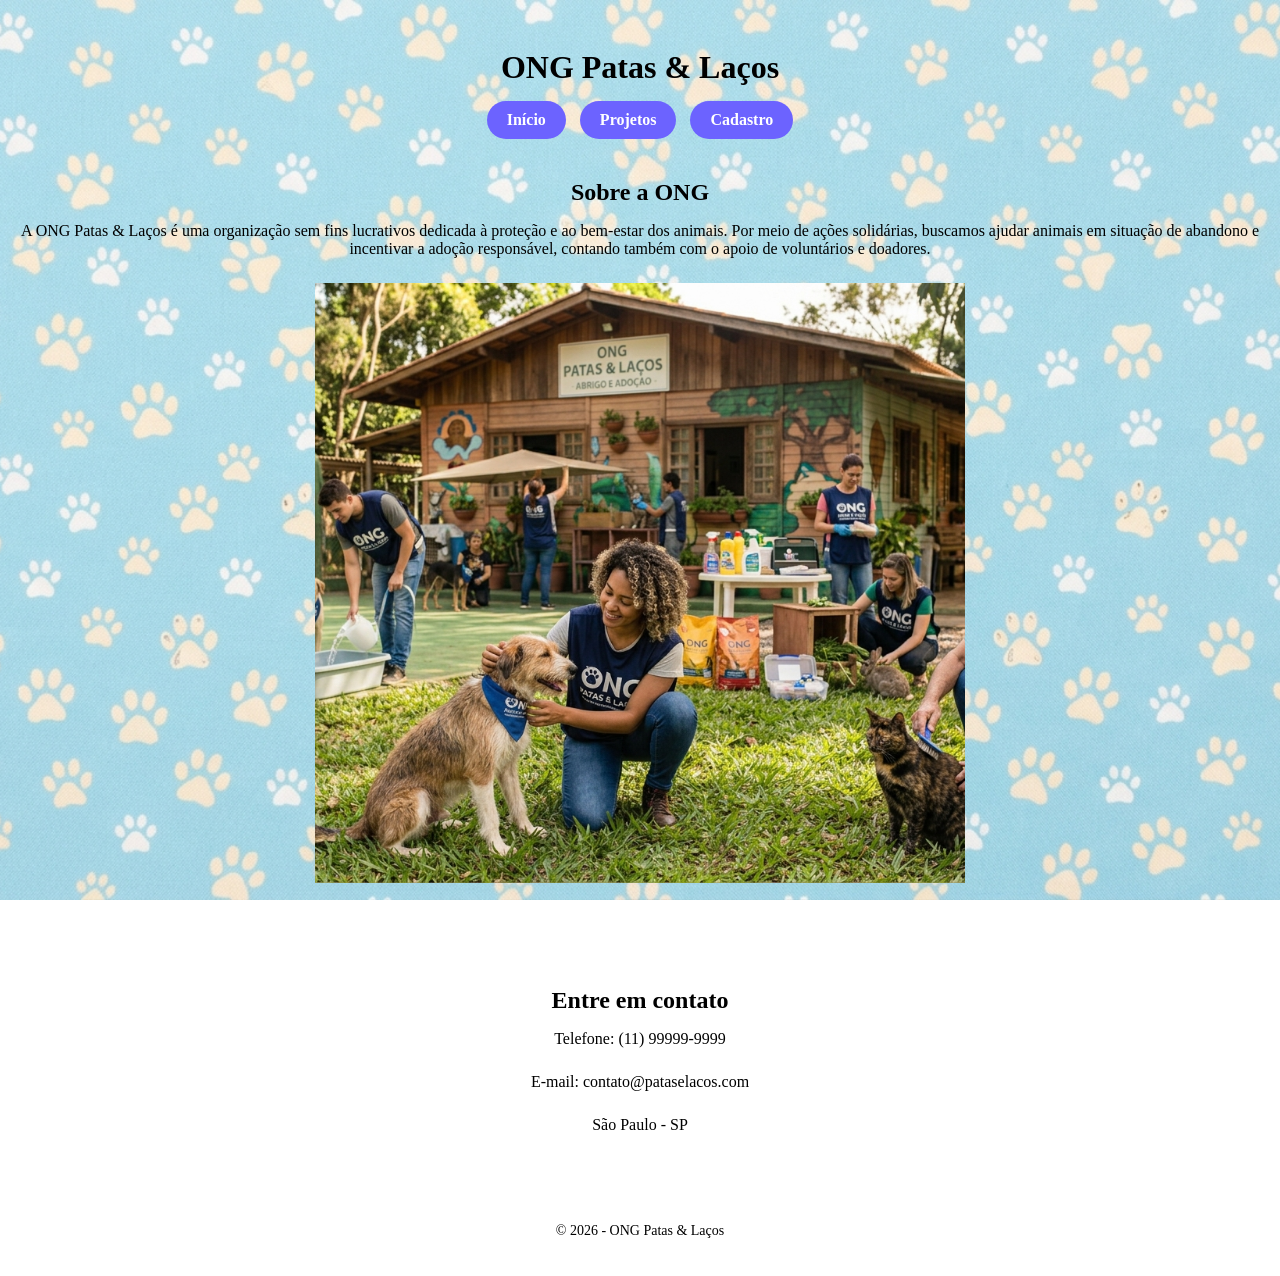
==== index.html @ ab4895ef "Projeto inicial ONG Patas & Laços" ====
<!DOCTYPE html>
<html lang="pt-BR">
<head>
    <meta charset="UTF-8">
    <meta name="viewport" content="width=device-width, initial-scale=1.0">
    <title>ONG Patas & Laços</title>
    <link rel="stylesheet" href="style.css">
</head>
<body>
    <header>
        <h1>ONG Patas & Laços</h1>
        <nav>
            <a href="index.html">Início</a>
            <a href="projetos.html">Projetos</a>
            <a href="cadastro.html">Cadastro</a>
        </nav>
    </header>
    <main>
        <section>
            <h2>Sobre a ONG</h2>
            <p>
                A ONG Patas & Laços é uma organização sem fins lucrativos dedicada à proteção e 
                ao bem-estar dos animais. Por meio de ações solidárias, buscamos ajudar animais 
                em situação de abandono e incentivar a adoção responsável, contando também com o 
                apoio de voluntários e doadores.
            </p>
            <img src="ImgONG.jpg" alt="Voluntários realizando uma ação de proteção aos animais">
        </section>
        <section class="contato">
            <h2>Entre em contato</h2>
            <p>Telefone: (11) 99999-9999</p>
            <p>E-mail: contato@pataselacos.com</p>
            <p>São Paulo - SP</p>
        </section>
    </main>
    <footer>
        <p>&copy; 2026 - ONG Patas & Laços</p>
    </footer>
</body>
</html>
---- style.css ----
body {
    text-align: center;
    background-image: url("fundo.jpg");
    background-size: cover;
    background-position: center;
    background-attachment: fixed;
}

header {
    padding: 20px;
}

header h1 {
    margin-bottom: 15px;
}

nav a {
    text-decoration: none;
    margin: 0 5px;
    padding: 10px 20px;
    background-color: #6c63ff;
    color: white;
    border-radius: 20px;
    font-weight: bold;
    display: inline-block;
}

nav a:hover {
    background-color: #574fd6;
}

.contato {
    text-align: center;
    margin-top: 100px;
}

form {
    width: 400px;
    margin: auto;
    display: flex;
    flex-direction: column;
    gap: 10px;
}

form input,
form select,
form textarea {
    padding: 10px;
    border: 1px solid #aaa;
    border-radius: 5px;
    font-size: 16px;
}

form button {
    padding: 12px;
    border: none;
    border-radius: 5px;
    background-color: #6c63ff;
    color: white;
    font-size: 16px;
    cursor: pointer;
}

form button:hover {
    background-color: #574fd6;
}

form label {
    text-align: left;
    font-weight: bold;
}

form input:focus,
form select:focus,
form textarea:focus {
    outline: 2px solid #6c63ff;
}

section h2 {
    margin-bottom: 10px;
}

section > p {
    margin-bottom: 25px;
}

footer {
    margin-top: 60px;
    padding: 15px;
    text-align: center;
    font-size: 14px;
}

section img {
    width: 650px;
    height: 600px;
    object-fit: cover;
}
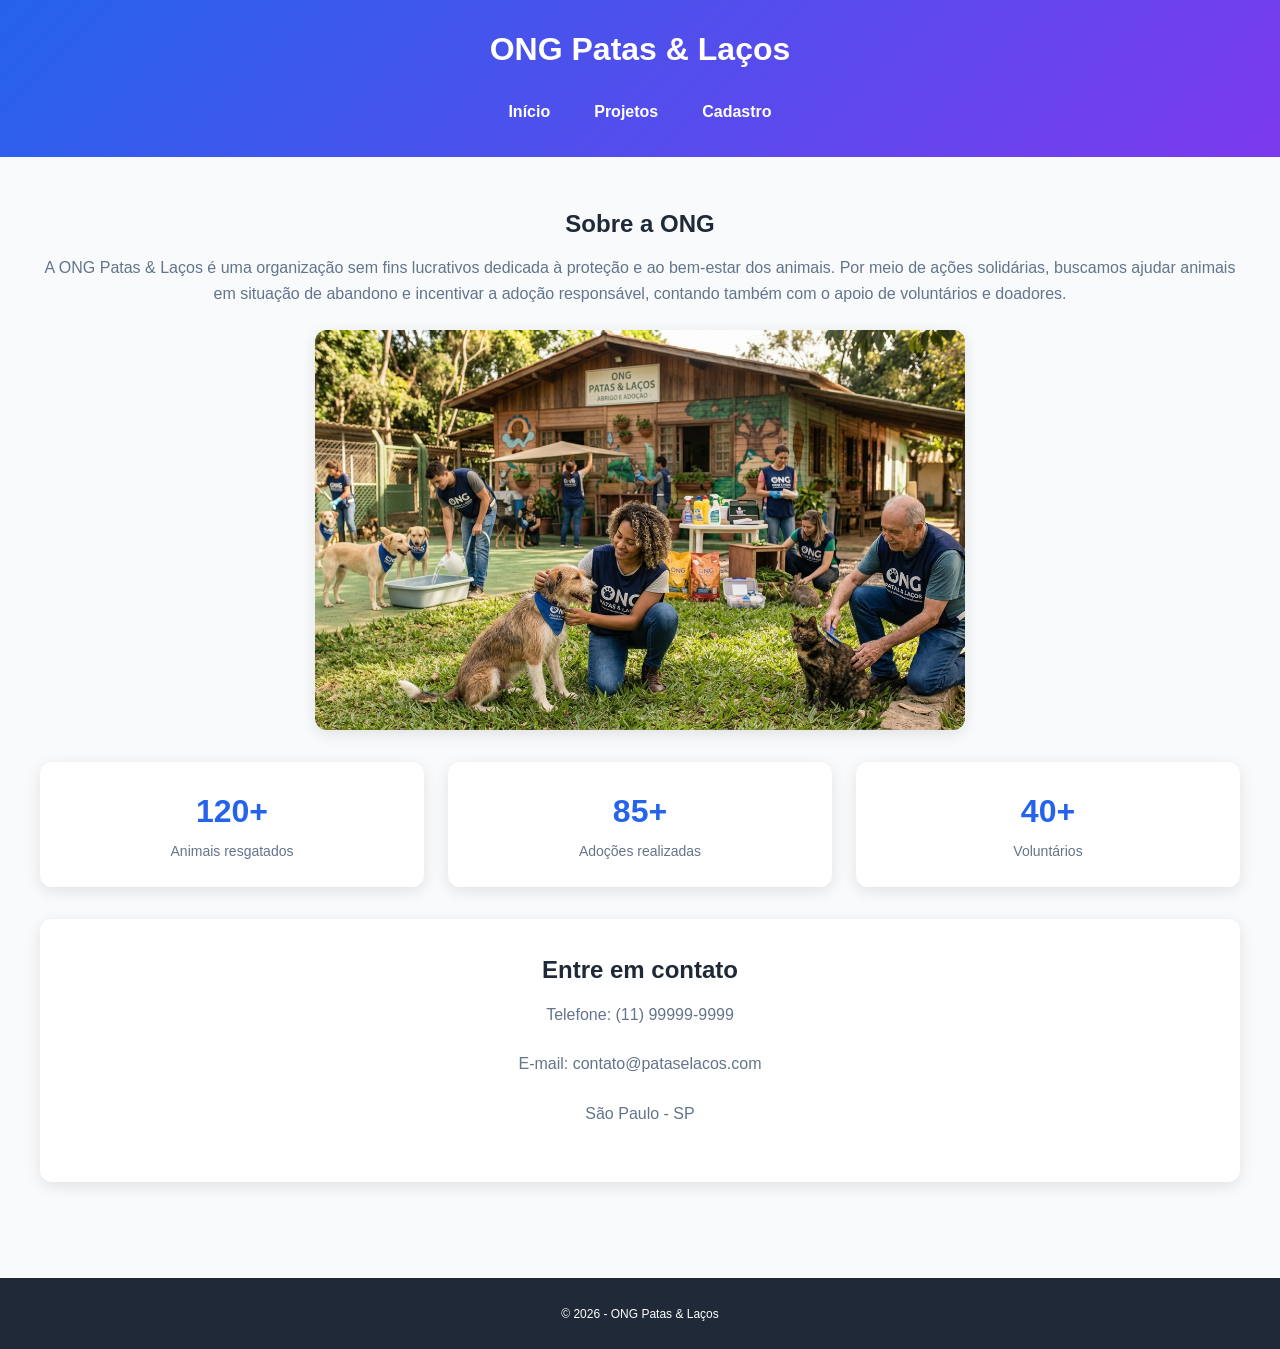
==== commit ea13ea1c: "Finaliza projeto com CSS3 avançado" ====
--- a/index.html
+++ b/index.html
@@ -24,17 +24,41 @@
                 em situação de abandono e incentivar a adoção responsável, contando também com o 
                 apoio de voluntários e doadores.
             </p>
+
             <img src="ImgONG.jpg" alt="Voluntários realizando uma ação de proteção aos animais">
+
+            <div class="indicadores">
+
+    <div class="indicador">
+        <strong>120+</strong>
+        <span>Animais resgatados</span>
+    </div>
+
+    <div class="indicador">
+        <strong>85+</strong>
+        <span>Adoções realizadas</span>
+    </div>
+
+    <div class="indicador">
+        <strong>40+</strong>
+        <span>Voluntários</span>
+    </div>
+
+    </div>
         </section>
+
         <section class="contato">
             <h2>Entre em contato</h2>
             <p>Telefone: (11) 99999-9999</p>
             <p>E-mail: contato@pataselacos.com</p>
             <p>São Paulo - SP</p>
         </section>
+
     </main>
+
     <footer>
-        <p>&copy; 2026 - ONG Patas & Laços</p>
+        <p><small>&copy; 2026 - ONG Patas & Laços</small></p>
     </footer>
+
 </body>
 </html>
--- a/style.css
+++ b/style.css
@@ -1,98 +1,494 @@
+:root {
+    /* Cores */
+    --cor-primaria: #2563eb;
+    --cor-primaria-dark: #1e40af;
+    --cor-secundaria: #7c3aed;
+    --cor-acento: #f59e0b;
+    --cor-sucesso: #16a34a;
+    --cor-fundo-sucesso: #dcfce7;
+    --cor-erro: #dc2626;
+    --cor-texto: #1f2937;
+    --cor-texto-claro: #64748b;
+    --cor-fundo: #f8fafc;
+    --cor-branco: #ffffff;
+    --cor-borda: #cbd5e1;
+
+    /* Tipografia */
+    --fonte-xs: 0.75rem;
+    --fonte-sm: 0.875rem;
+    --fonte-md: 1rem;
+    --fonte-lg: 1.5rem;
+    --fonte-xl: 2rem;
+
+    /* Espaçamentos */
+    --espaco-1: 0.25rem;
+    --espaco-2: 0.5rem;
+    --espaco-3: 0.75rem;
+    --espaco-4: 1rem;
+    --espaco-5: 1.5rem;
+    --espaco-6: 2rem;
+    --espaco-7: 3rem;
+
+    /* Outros */
+    --raio: 12px;
+    --sombra: 0 4px 15px rgba(0, 0, 0, 0.10);
+}
+
+/* RESET */
+
+* {
+    box-sizing: border-box;
+    margin: 0;
+    padding: 0;
+}
+
+html {
+    scroll-behavior: smooth;
+}
+
 body {
-    text-align: center;
-    background-image: url("fundo.jpg");
-    background-size: cover;
-    background-position: center;
-    background-attachment: fixed;
-}
+    font-family: Arial, sans-serif;
+    color: var(--cor-texto);
+    background-color: var(--cor-fundo);
+    line-height: 1.6;
+}
+
+/* HEADER */
 
 header {
-    padding: 20px;
+    background: linear-gradient(
+        135deg,
+        var(--cor-primaria),
+        var(--cor-secundaria)
+    );
+
+    color: var(--cor-branco);
+    padding: var(--espaco-5);
+    text-align: center;
 }
 
 header h1 {
-    margin-bottom: 15px;
+    font-size: var(--fonte-xl);
+    margin-bottom: var(--espaco-4);
+}
+
+/* NAVEGAÇÃO */
+
+nav {
+    display: flex;
+    justify-content: center;
+    align-items: center;
+    gap: var(--espaco-3);
+    flex-wrap: wrap;
 }
 
 nav a {
     text-decoration: none;
-    margin: 0 5px;
-    padding: 10px 20px;
-    background-color: #6c63ff;
-    color: white;
+    color: var(--cor-branco);
+    padding: var(--espaco-2) var(--espaco-4);
     border-radius: 20px;
     font-weight: bold;
-    display: inline-block;
+
+    transition:
+        background-color 0.3s ease,
+        transform 0.3s ease;
 }
 
 nav a:hover {
-    background-color: #574fd6;
-}
-
-.contato {
-    text-align: center;
-    margin-top: 100px;
-}
-
-form {
-    width: 400px;
-    margin: auto;
+    background-color: rgba(255, 255, 255, 0.20);
+    transform: translateY(-2px);
+}
+
+nav a:focus-visible {
+    outline: 3px solid var(--cor-acento);
+    outline-offset: 3px;
+}
+
+/* GRID PRINCIPAL */
+
+main {
+    width: min(100% - 2rem, 1200px);
+    margin-inline: auto;
+
+    display: grid;
+    grid-template-columns: repeat(12, 1fr);
+
+    gap: var(--espaco-6);
+    padding: var(--espaco-7) 0;
+}
+
+section {
+    grid-column: 1 / -1;
+}
+
+/* TÍTULOS */
+
+h2 {
+    font-size: var(--fonte-lg);
+    margin-bottom: var(--espaco-3);
+    text-align: center;
+}
+
+h3 {
+    font-size: var(--fonte-md);
+}
+
+section > p {
+    margin-bottom: var(--espaco-5);
+    color: var(--cor-texto-claro);
+    text-align: center;
+}
+
+/* IMG */
+
+section img {
+    display: block;
+
+    width: 100%;
+    max-width: 650px;
+    height: 400px;
+
+    object-fit: cover;
+
+    margin: var(--espaco-5) auto;
+
+    border-radius: var(--raio);
+    box-shadow: var(--sombra);
+}
+
+/* IMG CARDS */
+
+.projetos article img {
+    max-width: 100%;
+    height: 220px;
+    margin: var(--espaco-3) 0;
+    object-fit: cover;
+}
+
+/* CARDS */
+
+article {
     display: flex;
     flex-direction: column;
-    gap: 10px;
+    gap: var(--espaco-3);
+
+    padding: var(--espaco-5);
+
+    background-color: var(--cor-branco);
+
+    border-radius: var(--raio);
+
+    box-shadow: var(--sombra);
+
+    transition:
+        transform 0.3s ease,
+        box-shadow 0.3s ease;
+}
+
+article:hover {
+    transform: translateY(-5px);
+
+    box-shadow:
+        0 8px 25px rgba(0, 0, 0, 0.15);
+}
+
+article::before {
+    content: "";
+
+    display: block;
+
+    width: 50px;
+    height: 4px;
+
+    background-color: var(--cor-secundaria);
+
+    border-radius: 10px;
+}
+
+/* FORMULÁRIO */
+
+form {
+    width: 100%;
+    max-width: 700px;
+
+    margin: 0 auto;
+
+    display: flex;
+    flex-direction: column;
+
+    gap: var(--espaco-4);
+}
+
+fieldset {
+    display: flex;
+    flex-direction: column;
+
+    gap: var(--espaco-3);
+
+    padding: var(--espaco-5);
+    margin-bottom: var(--espaco-4);
+
+    border: 1px solid var(--cor-borda);
+
+    border-radius: var(--raio);
+
+    background-color: var(--cor-branco);
+}
+
+legend {
+    padding: 0 var(--espaco-2);
+
+    font-weight: bold;
+
+    color: var(--cor-primaria);
+}
+
+form label {
+    font-weight: bold;
+    text-align: left;
 }
 
 form input,
 form select,
 form textarea {
-    padding: 10px;
-    border: 1px solid #aaa;
-    border-radius: 5px;
-    font-size: 16px;
-}
-
-form button {
-    padding: 12px;
-    border: none;
-    border-radius: 5px;
-    background-color: #6c63ff;
-    color: white;
-    font-size: 16px;
-    cursor: pointer;
-}
-
-form button:hover {
-    background-color: #574fd6;
-}
-
-form label {
-    text-align: left;
-    font-weight: bold;
+    width: 100%;
+
+    padding: var(--espaco-3);
+
+    border: 2px solid var(--cor-borda);
+
+    border-radius: 8px;
+
+    font-size: var(--fonte-md);
+    font-family: inherit;
 }
 
 form input:focus,
 form select:focus,
 form textarea:focus {
-    outline: 2px solid #6c63ff;
-}
-
-section h2 {
-    margin-bottom: 10px;
-}
-
-section > p {
-    margin-bottom: 25px;
-}
+    outline: none;
+
+    border-color: var(--cor-primaria);
+
+    box-shadow: 0 0 0 3px rgba(37, 99, 235, 0.20);
+}
+
+form input:hover,
+form select:hover,
+form textarea:hover {
+    border-color: var(--cor-secundaria);
+}
+
+/* VALIDAÇÃO */
+
+input:valid,
+select:valid {
+    border-color: var(--cor-sucesso);
+}
+
+/* BOTÃO */
+
+form button {
+    padding: var(--espaco-3) var(--espaco-6);
+
+    border: none;
+
+    border-radius: 8px;
+
+    background-color: var(--cor-primaria);
+
+    color: var(--cor-branco);
+
+    font-size: var(--fonte-md);
+    font-weight: bold;
+
+    cursor: pointer;
+
+    transition:
+        background-color 0.3s ease,
+        transform 0.3s ease;
+}
+
+form button:hover {
+    background-color: var(--cor-primaria-dark);
+    transform: translateY(-2px);
+}
+
+form button:focus-visible {
+    outline: 3px solid var(--cor-acento);
+    outline-offset: 3px;
+}
+
+/* CONTATO */
+
+.contato {
+    text-align: center;
+
+    padding: var(--espaco-6);
+
+    background-color: var(--cor-branco);
+
+    border-radius: var(--raio);
+
+    box-shadow: var(--sombra);
+}
+
+/* FOOTER */
 
 footer {
-    margin-top: 60px;
-    padding: 15px;
-    text-align: center;
-    font-size: 14px;
-}
-
-section img {
-    width: 650px;
-    height: 600px;
-    object-fit: cover;
-}+    margin-top: var(--espaco-7);
+
+    padding: var(--espaco-5);
+
+    text-align: center;
+
+    background-color: var(--cor-texto);
+
+    color: var(--cor-branco);
+
+    font-size: var(--fonte-sm);
+}
+
+small {
+    font-size: var(--fonte-xs);
+}
+
+#mensagem-sucesso {
+    display: none;
+
+    padding: var(--espaco-3);
+    margin-top: var(--espaco-3);
+
+    border-radius: var(--raio);
+
+    background-color: var(--cor-fundo-sucesso);
+    color: var(--cor-sucesso);
+
+    font-weight: bold;
+    text-align: center;
+}
+
+.indicadores {
+    display: flex;
+    justify-content: center;
+    gap: var(--espaco-5);
+    flex-wrap: wrap;
+
+    margin-top: var(--espaco-6);
+}
+
+.indicador {
+    flex: 1;
+    min-width: 180px;
+
+    padding: var(--espaco-5);
+
+    background-color: var(--cor-branco);
+
+    border-radius: var(--raio);
+
+    box-shadow: var(--sombra);
+
+    text-align: center;
+}
+
+.indicador strong {
+    display: block;
+
+    font-size: var(--fonte-xl);
+
+    color: var(--cor-primaria);
+}
+
+.indicador span {
+    font-size: var(--fonte-sm);
+
+    color: var(--cor-texto-claro);
+}
+
+/* TABLET */
+
+@media (max-width: 768px) {
+
+    main {
+        width: min(100% - 2rem, 700px);
+    }
+
+    section img {
+        height: 350px;
+    }
+
+    .projetos article {
+        grid-column: span 6;
+    }
+
+}
+
+/* CELULAR */
+
+@media (max-width: 480px) {
+
+    header h1 {
+        font-size: var(--fonte-lg);
+    }
+
+    nav {
+        flex-direction: column;
+    }
+
+    nav a {
+        width: 100%;
+        max-width: 250px;
+    }
+
+    main {
+        width: min(100% - 1.5rem, 100%);
+        padding: var(--espaco-5) 0;
+    }
+
+    section img {
+        height: 250px;
+    }
+
+    fieldset {
+        padding: var(--espaco-4);
+    }
+
+    .projetos article {
+        grid-column: 1 / -1;
+    }
+
+    .projetos article img {
+        height: 180px;
+    }
+}
+
+/* ACESSIBILIDADE */
+
+@media (prefers-reduced-motion: reduce) {
+
+    *,
+    *::before,
+    *::after {
+        animation-duration: 0.01ms !important;
+        animation-iteration-count: 1 !important;
+        transition-duration: 0.01ms !important;
+        scroll-behavior: auto !important;
+    }
+}
+
+.projetos {
+    display: grid;
+    grid-template-columns: repeat(12, 1fr);
+    gap: var(--espaco-5);
+}
+
+.projetos > h2,
+.projetos > p {
+    grid-column: 1 / -1;
+}
+
+.projetos article {
+    grid-column: span 4;
+    text-align: center;
+}
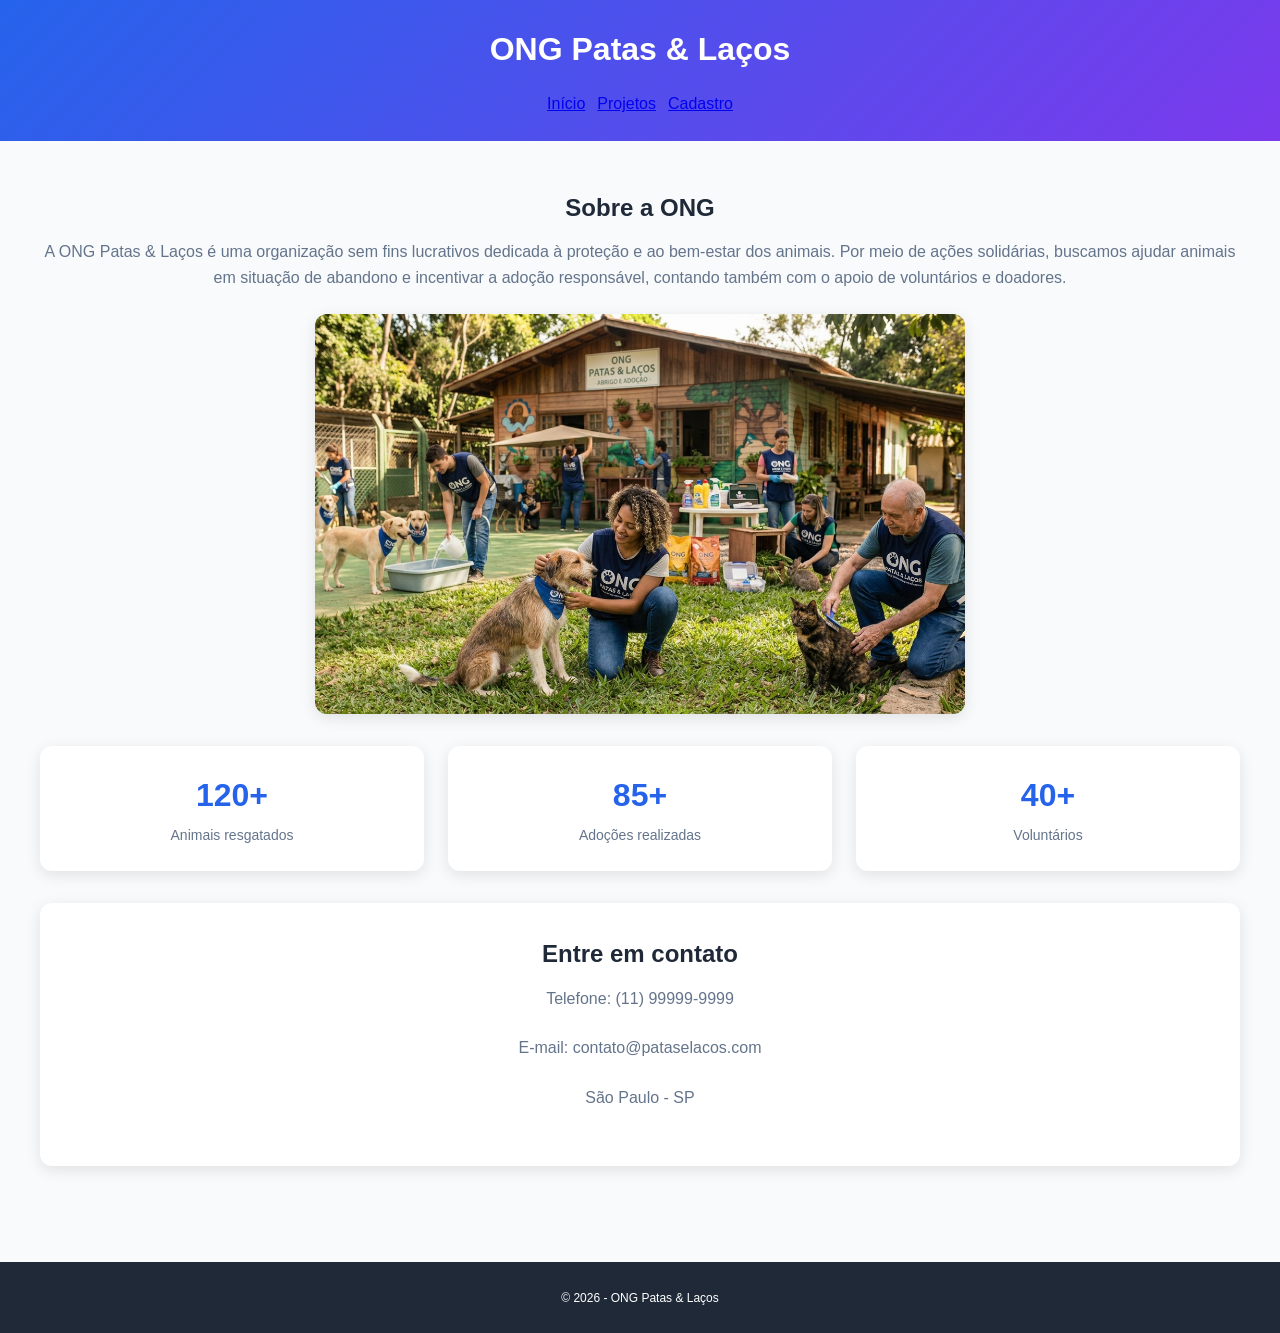
==== commit a441b60e: "Implementa menu responsivo e ajustes de layout" ====
--- a/index.html
+++ b/index.html
@@ -7,14 +7,20 @@
     <link rel="stylesheet" href="style.css">
 </head>
 <body>
+    
     <header>
         <h1>ONG Patas & Laços</h1>
         <nav>
-            <a href="index.html">Início</a>
-            <a href="projetos.html">Projetos</a>
-            <a href="cadastro.html">Cadastro</a>
+    <button class="menu-hamburguer" aria-label="Abrir menu">☰</button>
+
+    <div class="menu-links">
+        <a href="index.html">Início</a>
+        <a href="projetos.html">Projetos</a>
+        <a href="cadastro.html">Cadastro</a>
+    </div>
         </nav>
     </header>
+
     <main>
         <section>
             <h2>Sobre a ONG</h2>
--- a/style.css
+++ b/style.css
@@ -1,5 +1,5 @@
 :root {
-    /* Cores */
+/* Cores */
     --cor-primaria: #2563eb;
     --cor-primaria-dark: #1e40af;
     --cor-secundaria: #7c3aed;
@@ -35,7 +35,6 @@
 }
 
 /* RESET */
-
 * {
     box-sizing: border-box;
     margin: 0;
@@ -54,7 +53,6 @@
 }
 
 /* HEADER */
-
 header {
     background: linear-gradient(
         135deg,
@@ -73,8 +71,14 @@
 }
 
 /* NAVEGAÇÃO */
-
 nav {
+    display: flex;
+    justify-content: center;
+    align-items: center;
+    gap: var(--espaco-3);
+}
+
+.menu-links {
     display: flex;
     justify-content: center;
     align-items: center;
@@ -82,16 +86,8 @@
     flex-wrap: wrap;
 }
 
-nav a {
-    text-decoration: none;
-    color: var(--cor-branco);
-    padding: var(--espaco-2) var(--espaco-4);
-    border-radius: 20px;
-    font-weight: bold;
-
-    transition:
-        background-color 0.3s ease,
-        transform 0.3s ease;
+.menu-hamburguer {
+    display: none;
 }
 
 nav a:hover {
@@ -122,7 +118,6 @@
 }
 
 /* TÍTULOS */
-
 h2 {
     font-size: var(--fonte-lg);
     margin-bottom: var(--espaco-3);
@@ -140,7 +135,6 @@
 }
 
 /* IMG */
-
 section img {
     display: block;
 
@@ -157,7 +151,6 @@
 }
 
 /* IMG CARDS */
-
 .projetos article img {
     max-width: 100%;
     height: 220px;
@@ -166,7 +159,6 @@
 }
 
 /* CARDS */
-
 article {
     display: flex;
     flex-direction: column;
@@ -206,7 +198,6 @@
 }
 
 /* FORMULÁRIO */
-
 form {
     width: 100%;
     max-width: 700px;
@@ -280,14 +271,12 @@
 }
 
 /* VALIDAÇÃO */
-
 input:valid,
 select:valid {
     border-color: var(--cor-sucesso);
 }
 
 /* BOTÃO */
-
 form button {
     padding: var(--espaco-3) var(--espaco-6);
 
@@ -320,7 +309,6 @@
 }
 
 /* CONTATO */
-
 .contato {
     text-align: center;
 
@@ -334,7 +322,6 @@
 }
 
 /* FOOTER */
-
 footer {
     margin-top: var(--espaco-7);
 
@@ -406,8 +393,27 @@
     color: var(--cor-texto-claro);
 }
 
+/* TELAS GRANDES */
+@media (max-width: 1200px) {
+
+    main {
+        width: min(100% - 3rem, 1100px);
+    }
+}
+
+/* NOTEBOOKS */
+@media (max-width: 992px) {
+
+    .projetos article {
+        grid-column: span 6;
+    }
+
+    main {
+        width: min(100% - 2rem, 900px);
+    }
+}
+
 /* TABLET */
-
 @media (max-width: 768px) {
 
     main {
@@ -421,11 +427,25 @@
     .projetos article {
         grid-column: span 6;
     }
-
+}
+
+/* CELULAR MAIOR */
+@media (max-width: 576px) {
+
+    header {
+        padding: var(--espaco-4);
+    }
+
+    .indicadores {
+        gap: var(--espaco-3);
+    }
+
+    .indicador {
+        min-width: 160px;
+    }
 }
 
 /* CELULAR */
-
 @media (max-width: 480px) {
 
     header h1 {
@@ -433,8 +453,27 @@
     }
 
     nav {
-        flex-direction: column;
-    }
+    flex-direction: column;
+}
+
+.menu-hamburguer {
+    display: block;
+    background: none;
+    border: none;
+    color: var(--cor-branco);
+    font-size: 2rem;
+    cursor: pointer;
+}
+
+.menu-links {
+    display: none;
+    flex-direction: column;
+    width: 100%;
+}
+
+.menu-links.ativo {
+    display: flex;
+}
 
     nav a {
         width: 100%;
@@ -446,25 +485,42 @@
         padding: var(--espaco-5) 0;
     }
 
-    section img {
-        height: 250px;
-    }
-
-    fieldset {
-        padding: var(--espaco-4);
+    .projetos {
+        display: flex !important;
+        flex-direction: column !important;
+        align-items: center !important;
+        gap: 24px !important;
     }
 
     .projetos article {
-        grid-column: 1 / -1;
+        width: 90% !important;
+        max-width: 350px !important;
+        grid-column: auto !important;
     }
 
     .projetos article img {
-        height: 180px;
+        height: 180px !important;
+        width: 100% !important;
+    }
+}
+
+/* CELULARES PEQUENOS */
+@media (max-width: 360px) {
+
+    header h1 {
+        font-size: var(--fonte-md);
+    }
+
+    nav a {
+        max-width: 220px;
+    }
+
+    .projetos article {
+        width: 95% !important;
     }
 }
 
 /* ACESSIBILIDADE */
-
 @media (prefers-reduced-motion: reduce) {
 
     *,
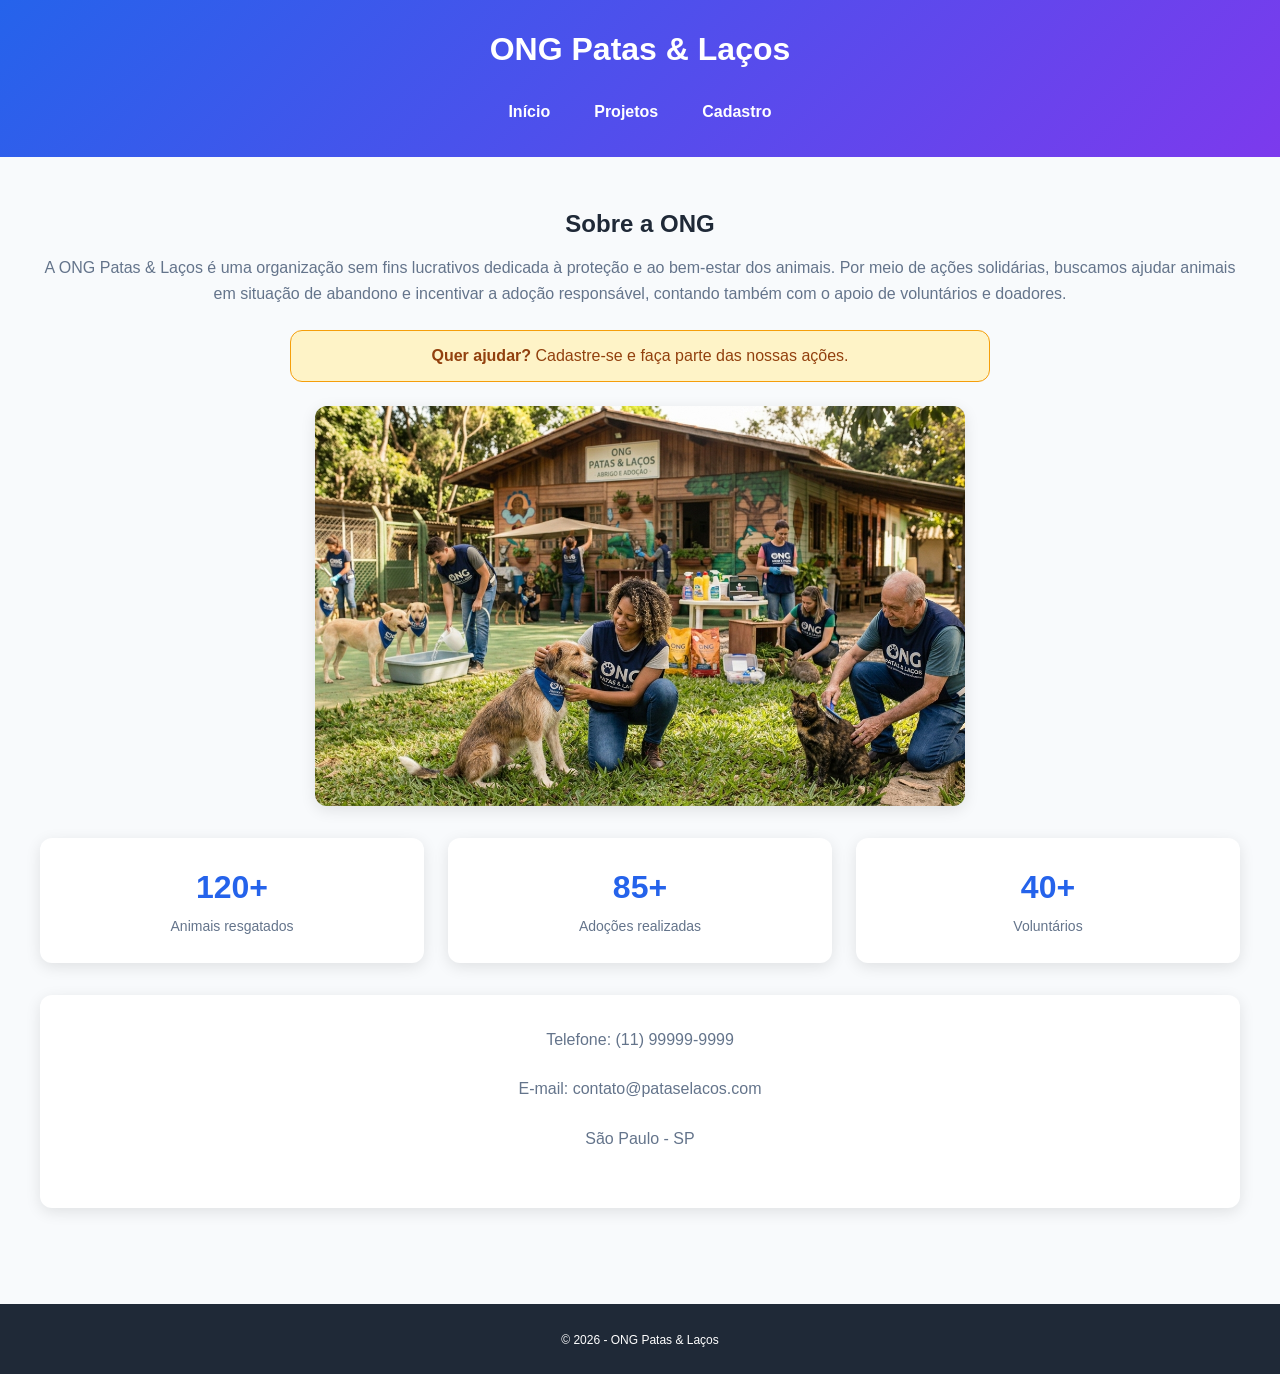
==== commit 0695bfaa: "Atualiza interface e componentes de feedback" ====
--- a/index.html
+++ b/index.html
@@ -31,6 +31,10 @@
                 apoio de voluntários e doadores.
             </p>
 
+        <div class="alerta">
+            <strong>Quer ajudar?</strong> Cadastre-se e faça parte das nossas ações.
+        </div>
+
             <img src="ImgONG.jpg" alt="Voluntários realizando uma ação de proteção aos animais">
 
             <div class="indicadores">
@@ -54,7 +58,6 @@
         </section>
 
         <section class="contato">
-            <h2>Entre em contato</h2>
             <p>Telefone: (11) 99999-9999</p>
             <p>E-mail: contato@pataselacos.com</p>
             <p>São Paulo - SP</p>
@@ -66,5 +69,7 @@
         <p><small>&copy; 2026 - ONG Patas & Laços</small></p>
     </footer>
 
+    <script src="script.js"></script>
+
 </body>
 </html>
--- a/style.css
+++ b/style.css
@@ -36,361 +36,339 @@
 
 /* RESET */
 * {
-    box-sizing: border-box;
-    margin: 0;
-    padding: 0;
+        box-sizing: border-box;
+        margin: 0;
+        padding: 0;
 }
 
 html {
-    scroll-behavior: smooth;
+        scroll-behavior: smooth;
 }
 
 body {
-    font-family: Arial, sans-serif;
-    color: var(--cor-texto);
-    background-color: var(--cor-fundo);
-    line-height: 1.6;
+        font-family: Arial, sans-serif;
+        color: var(--cor-texto);
+        background-color: var(--cor-fundo);
+        line-height: 1.6;
 }
 
 /* HEADER */
 header {
-    background: linear-gradient(
+        background: linear-gradient(
         135deg,
         var(--cor-primaria),
         var(--cor-secundaria)
     );
-
-    color: var(--cor-branco);
-    padding: var(--espaco-5);
-    text-align: center;
+        color: var(--cor-branco);
+        padding: var(--espaco-5);
+        text-align: center;
 }
 
 header h1 {
-    font-size: var(--fonte-xl);
-    margin-bottom: var(--espaco-4);
+        font-size: var(--fonte-xl);
+        margin-bottom: var(--espaco-4);
 }
 
 /* NAVEGAÇÃO */
 nav {
-    display: flex;
-    justify-content: center;
-    align-items: center;
-    gap: var(--espaco-3);
+        display: flex;
+        justify-content: center;
+        align-items: center;
+        gap: var(--espaco-3);
 }
 
 .menu-links {
-    display: flex;
-    justify-content: center;
-    align-items: center;
-    gap: var(--espaco-3);
-    flex-wrap: wrap;
+        display: flex;
+        justify-content: center;
+        align-items: center;
+        gap: var(--espaco-3);
+        flex-wrap: wrap;
 }
 
 .menu-hamburguer {
-    display: none;
+        display: none;
+}
+
+nav a {
+        text-decoration: none;
+        color: var(--cor-branco);
+        padding: var(--espaco-2) var(--espaco-4);
+        border-radius: 8px;
+        font-weight: bold;
+        transition: 
+        background-color 0.3s ease,
+        transform 0.3s ease;
 }
 
 nav a:hover {
-    background-color: rgba(255, 255, 255, 0.20);
-    transform: translateY(-2px);
+        background-color: rgba(255, 255, 255, 0.20);
+        transform: translateY(-2px);
 }
 
 nav a:focus-visible {
-    outline: 3px solid var(--cor-acento);
-    outline-offset: 3px;
+        outline: 3px solid var(--cor-acento);
+        outline-offset: 3px;
 }
 
 /* GRID PRINCIPAL */
-
 main {
-    width: min(100% - 2rem, 1200px);
-    margin-inline: auto;
-
-    display: grid;
-    grid-template-columns: repeat(12, 1fr);
-
-    gap: var(--espaco-6);
-    padding: var(--espaco-7) 0;
+        width: min(100% - 2rem, 1200px);
+        margin-inline: auto;
+        display: grid;
+        grid-template-columns: repeat(12, 1fr);
+        gap: var(--espaco-6);
+        padding: var(--espaco-7) 0;
 }
 
 section {
-    grid-column: 1 / -1;
+        grid-column: 1 / -1;
 }
 
 /* TÍTULOS */
 h2 {
-    font-size: var(--fonte-lg);
-    margin-bottom: var(--espaco-3);
-    text-align: center;
+        font-size: var(--fonte-lg);
+        margin-bottom: var(--espaco-3);
+        text-align: center;
 }
 
 h3 {
-    font-size: var(--fonte-md);
+        font-size: var(--fonte-md);
 }
 
 section > p {
-    margin-bottom: var(--espaco-5);
-    color: var(--cor-texto-claro);
-    text-align: center;
+        margin-bottom: var(--espaco-5);
+        color: var(--cor-texto-claro);
+        text-align: center;
 }
 
 /* IMG */
 section img {
-    display: block;
-
-    width: 100%;
-    max-width: 650px;
-    height: 400px;
-
-    object-fit: cover;
-
-    margin: var(--espaco-5) auto;
-
-    border-radius: var(--raio);
-    box-shadow: var(--sombra);
+        display: block;
+        width: 100%;
+        max-width: 650px;
+        height: 400px;
+        object-fit: cover;
+        margin: var(--espaco-5) auto;
+        border-radius: var(--raio);
+        box-shadow: var(--sombra);
 }
 
 /* IMG CARDS */
 .projetos article img {
-    max-width: 100%;
-    height: 220px;
-    margin: var(--espaco-3) 0;
-    object-fit: cover;
+        max-width: 100%;
+        height: 220px;
+        margin: var(--espaco-3) 0;
+        object-fit: cover;
 }
 
 /* CARDS */
+.projetos {
+        grid-column: 1 / -1;
+        display: grid;
+        grid-template-columns: repeat(3, 1fr);
+        gap: var(--espaco-5);
+}
+
+.projetos > h2,
+.projetos > p {
+        grid-column: 1 / -1;
+}
+
 article {
-    display: flex;
-    flex-direction: column;
-    gap: var(--espaco-3);
-
-    padding: var(--espaco-5);
-
-    background-color: var(--cor-branco);
-
-    border-radius: var(--raio);
-
-    box-shadow: var(--sombra);
-
-    transition:
+        display: flex;
+        flex-direction: column;
+        gap: var(--espaco-3);
+        padding: var(--espaco-5);
+        background-color: var(--cor-branco);
+        border-radius: var(--raio);
+        box-shadow: var(--sombra);
+        transition:
         transform 0.3s ease,
         box-shadow 0.3s ease;
 }
 
 article:hover {
-    transform: translateY(-5px);
-
-    box-shadow:
+        transform: translateY(-5px);
+        box-shadow:
         0 8px 25px rgba(0, 0, 0, 0.15);
 }
 
 article::before {
-    content: "";
-
-    display: block;
-
-    width: 50px;
-    height: 4px;
-
-    background-color: var(--cor-secundaria);
-
-    border-radius: 10px;
+        content: "";
+        display: block;
+        width: 50px;
+        height: 4px;
+        background-color: var(--cor-secundaria);
+        border-radius: 10px;
 }
 
 /* FORMULÁRIO */
 form {
-    width: 100%;
-    max-width: 700px;
-
-    margin: 0 auto;
-
-    display: flex;
-    flex-direction: column;
-
-    gap: var(--espaco-4);
+        width: 100%;
+        max-width: 700px;
+        margin: 0 auto;
+        display: flex;
+        flex-direction: column;
+        gap: var(--espaco-4);
 }
 
 fieldset {
-    display: flex;
-    flex-direction: column;
-
-    gap: var(--espaco-3);
-
-    padding: var(--espaco-5);
-    margin-bottom: var(--espaco-4);
-
-    border: 1px solid var(--cor-borda);
-
-    border-radius: var(--raio);
-
-    background-color: var(--cor-branco);
+        display: flex;
+        flex-direction: column;
+        gap: var(--espaco-3);
+        padding: var(--espaco-5);
+        margin-bottom: var(--espaco-4);
+        border: 1px solid var(--cor-borda);
+        border-radius: var(--raio);
+        background-color: var(--cor-branco);
 }
 
 legend {
-    padding: 0 var(--espaco-2);
-
-    font-weight: bold;
-
-    color: var(--cor-primaria);
+        padding: 0 var(--espaco-2);
+        font-weight: bold;
+        color: var(--cor-primaria);
 }
 
 form label {
-    font-weight: bold;
-    text-align: left;
+        font-weight: bold;
+        text-align: left;
 }
 
 form input,
 form select,
 form textarea {
-    width: 100%;
-
-    padding: var(--espaco-3);
-
-    border: 2px solid var(--cor-borda);
-
-    border-radius: 8px;
-
-    font-size: var(--fonte-md);
-    font-family: inherit;
+        width: 100%;
+        padding: var(--espaco-3);
+        border: 2px solid var(--cor-borda);
+        border-radius: 8px;
+        font-size: var(--fonte-md);
+        font-family: inherit;
 }
 
 form input:focus,
 form select:focus,
 form textarea:focus {
-    outline: none;
-
-    border-color: var(--cor-primaria);
-
-    box-shadow: 0 0 0 3px rgba(37, 99, 235, 0.20);
+        outline: none;
+        border-color: var(--cor-primaria);
+        box-shadow: 0 0 0 3px rgba(37, 99, 235, 0.20);
 }
 
 form input:hover,
 form select:hover,
 form textarea:hover {
-    border-color: var(--cor-secundaria);
+        border-color: var(--cor-secundaria);
 }
 
 /* VALIDAÇÃO */
 input:valid,
 select:valid {
-    border-color: var(--cor-sucesso);
+        border-color: var(--cor-sucesso);
+}
+
+input:invalid,
+select:invalid {
+        border-color: var(--cor-erro);
 }
 
 /* BOTÃO */
 form button {
-    padding: var(--espaco-3) var(--espaco-6);
-
-    border: none;
-
-    border-radius: 8px;
-
-    background-color: var(--cor-primaria);
-
-    color: var(--cor-branco);
-
-    font-size: var(--fonte-md);
-    font-weight: bold;
-
-    cursor: pointer;
-
-    transition:
+        padding: var(--espaco-3) var(--espaco-6);
+        border: none;
+        border-radius: 8px;
+        background-color: var(--cor-primaria);
+        color: var(--cor-branco);
+        font-size: var(--fonte-md);
+        font-weight: bold;
+        cursor: pointer;
+        transition:
         background-color 0.3s ease,
         transform 0.3s ease;
 }
 
 form button:hover {
-    background-color: var(--cor-primaria-dark);
-    transform: translateY(-2px);
+        background-color: var(--cor-primaria-dark);
+        transform: translateY(-2px);
 }
 
 form button:focus-visible {
-    outline: 3px solid var(--cor-acento);
-    outline-offset: 3px;
+        outline: 3px solid var(--cor-acento);
+        outline-offset: 3px;
+}
+
+form button:active {
+        transform: translateY(0);
+}
+
+form button:disabled {
+        background-color: var(--cor-borda);
+        color: var(--cor-texto-claro);
+        cursor: not-allowed;
 }
 
 /* CONTATO */
 .contato {
-    text-align: center;
-
-    padding: var(--espaco-6);
-
-    background-color: var(--cor-branco);
-
-    border-radius: var(--raio);
-
-    box-shadow: var(--sombra);
+        text-align: center;
+        padding: var(--espaco-6);
+        background-color: var(--cor-branco);
+        border-radius: var(--raio);
+        box-shadow: var(--sombra);
 }
 
 /* FOOTER */
 footer {
-    margin-top: var(--espaco-7);
-
-    padding: var(--espaco-5);
-
-    text-align: center;
-
-    background-color: var(--cor-texto);
-
-    color: var(--cor-branco);
-
-    font-size: var(--fonte-sm);
+        margin-top: var(--espaco-7);
+        padding: var(--espaco-5);
+        text-align: center;
+        background-color: var(--cor-texto);
+        color: var(--cor-branco);
+        font-size: var(--fonte-sm);
 }
 
 small {
-    font-size: var(--fonte-xs);
-}
-
-#mensagem-sucesso {
-    display: none;
-
-    padding: var(--espaco-3);
-    margin-top: var(--espaco-3);
-
-    border-radius: var(--raio);
-
-    background-color: var(--cor-fundo-sucesso);
-    color: var(--cor-sucesso);
-
-    font-weight: bold;
-    text-align: center;
+        font-size: var(--fonte-xs);
+}
+
+.toast {
+        position: static;
+        margin: 0 auto;
+        max-width: 350px;
+        padding: var(--espaco-4);
+        background-color: var(--cor-sucesso);
+        color: var(--cor-branco);
+        border-radius: var(--raio);
+        box-shadow: var(--sombra);
+        font-weight: bold;
+        text-align: center;
+        z-index: 100;
 }
 
 .indicadores {
-    display: flex;
-    justify-content: center;
-    gap: var(--espaco-5);
-    flex-wrap: wrap;
-
-    margin-top: var(--espaco-6);
+        display: flex;
+        justify-content: center;
+        gap: var(--espaco-5);
+        flex-wrap: wrap;
+        margin-top: var(--espaco-6);
 }
 
 .indicador {
-    flex: 1;
-    min-width: 180px;
-
-    padding: var(--espaco-5);
-
-    background-color: var(--cor-branco);
-
-    border-radius: var(--raio);
-
-    box-shadow: var(--sombra);
-
-    text-align: center;
+        flex: 1;
+        min-width: 180px;
+        padding: var(--espaco-5);
+        background-color: var(--cor-branco);
+        border-radius: var(--raio);
+        box-shadow: var(--sombra);
+        text-align: center;
 }
 
 .indicador strong {
-    display: block;
-
-    font-size: var(--fonte-xl);
-
-    color: var(--cor-primaria);
+        display: block;
+        font-size: var(--fonte-xl);
+        color: var(--cor-primaria);
 }
 
 .indicador span {
-    font-size: var(--fonte-sm);
-
-    color: var(--cor-texto-claro);
+        font-size: var(--fonte-sm);
+        color: var(--cor-texto-claro);
 }
 
 /* TELAS GRANDES */
@@ -404,13 +382,17 @@
 /* NOTEBOOKS */
 @media (max-width: 992px) {
 
-    .projetos article {
-        grid-column: span 6;
-    }
-
     main {
         width: min(100% - 2rem, 900px);
     }
+
+    .projetos {
+        grid-template-columns: repeat(2, 1fr);
+    }
+
+    .projetos article {
+        grid-column: auto;
+    }
 }
 
 /* TABLET */
@@ -424,8 +406,12 @@
         height: 350px;
     }
 
+    .projetos {
+        grid-template-columns: repeat(2, 1fr);
+    }
+
     .projetos article {
-        grid-column: span 6;
+        grid-column: auto;
     }
 }
 
@@ -443,64 +429,76 @@
     .indicador {
         min-width: 160px;
     }
+
+    .projetos {
+        grid-template-columns: 1fr;
+    }
+
+    .projetos > h2,
+    .projetos > p {
+        grid-column: 1;
+        text-align: center;
+    }
+
+    .projetos article {
+        grid-column: 1;
+    }
 }
 
 /* CELULAR */
 @media (max-width: 480px) {
+    header {
+        display: flex;
+        flex-direction: row;
+        align-items: center;
+        justify-content: flex-start;
+        gap: 20px;
+        position: relative;
+    }
+
+    .projetos > h2,
+    .projetos > p {
+        text-align: center;
+    }
 
     header h1 {
+        order: 2;
+        margin-bottom: 0;
+        margin-left: 8px; 
         font-size: var(--fonte-lg);
-    }
-
-    nav {
-    flex-direction: column;
-}
-
-.menu-hamburguer {
-    display: block;
-    background: none;
-    border: none;
-    color: var(--cor-branco);
-    font-size: 2rem;
-    cursor: pointer;
-}
-
-.menu-links {
-    display: none;
-    flex-direction: column;
-    width: 100%;
-}
-
-.menu-links.ativo {
-    display: flex;
-}
-
-    nav a {
+        text-align: left;
+        flex: 1;
+    }
+
+    .menu-hamburguer {
+        display: block;
+        background: none;
+        border: none;
+        color: var(--cor-branco);
+        font-size: 2rem;
+        cursor: pointer;
+   }
+
+    .menu-links {
+        display: none;
+        flex-direction: column;
+        width: 100vw;
+        position: absolute;
+        top: 100%;
+        left: 0;
+        background: var(--cor-primaria-dark);
+        padding: var(--espaco-4);
+        z-index: 10;
+    }
+
+    .menu-links a {
+        color: #f8fafc;
         width: 100%;
-        max-width: 250px;
-    }
-
-    main {
-        width: min(100% - 1.5rem, 100%);
-        padding: var(--espaco-5) 0;
-    }
-
-    .projetos {
-        display: flex !important;
-        flex-direction: column !important;
-        align-items: center !important;
-        gap: 24px !important;
-    }
-
-    .projetos article {
-        width: 90% !important;
-        max-width: 350px !important;
-        grid-column: auto !important;
-    }
-
-    .projetos article img {
-        height: 180px !important;
-        width: 100% !important;
+        text-align: center;
+    }
+
+    .menu-links.ativo {
+        display: flex;
     }
 }
 
@@ -516,7 +514,7 @@
     }
 
     .projetos article {
-        width: 95% !important;
+        width: 95%;
     }
 }
 
@@ -526,25 +524,32 @@
     *,
     *::before,
     *::after {
-        animation-duration: 0.01ms !important;
-        animation-iteration-count: 1 !important;
-        transition-duration: 0.01ms !important;
-        scroll-behavior: auto !important;
-    }
-}
-
-.projetos {
-    display: grid;
-    grid-template-columns: repeat(12, 1fr);
-    gap: var(--espaco-5);
-}
-
-.projetos > h2,
-.projetos > p {
-    grid-column: 1 / -1;
-}
-
-.projetos article {
-    grid-column: span 4;
-    text-align: center;
-}
+        animation-duration: 0.01ms;
+        animation-iteration-count: 1;
+        transition-duration: 0.01ms;
+        scroll-behavior: auto;
+    }
+}
+
+.badge {
+        display: inline-block;
+        width: fit-content;
+        padding: var(--espaco-1) var(--espaco-3);
+        background-color: var(--cor-secundaria);
+        color: var(--cor-branco);
+        border-radius: 20px;
+        font-size: var(--fonte-xs);
+        font-weight: bold;
+}
+
+.alerta {
+        width: 100%;
+        max-width: 700px;
+        margin: 0 auto var(--espaco-5);
+        padding: var(--espaco-3) var(--espaco-4);
+        background-color: #fef3c7;
+        color: #92400e;
+        border: 1px solid var(--cor-acento);
+        border-radius: var(--raio);
+        text-align: center;
+}
